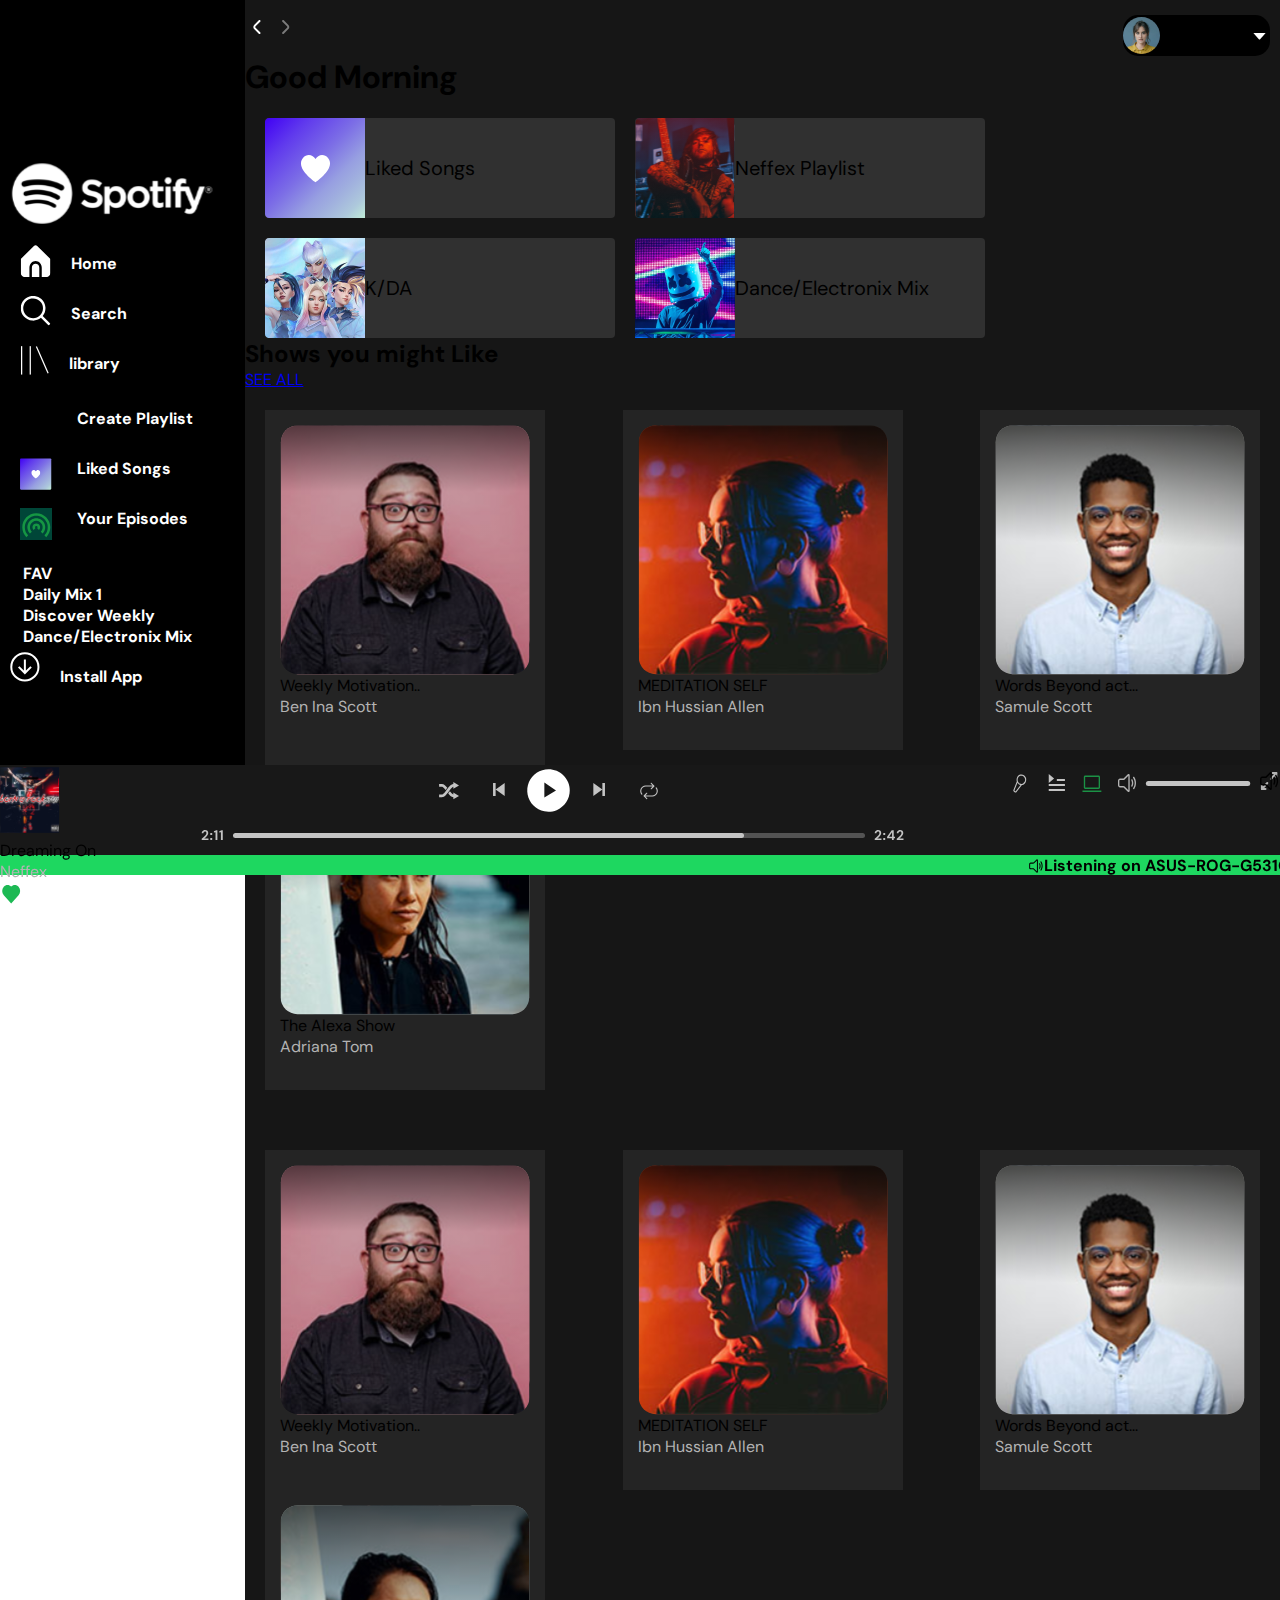
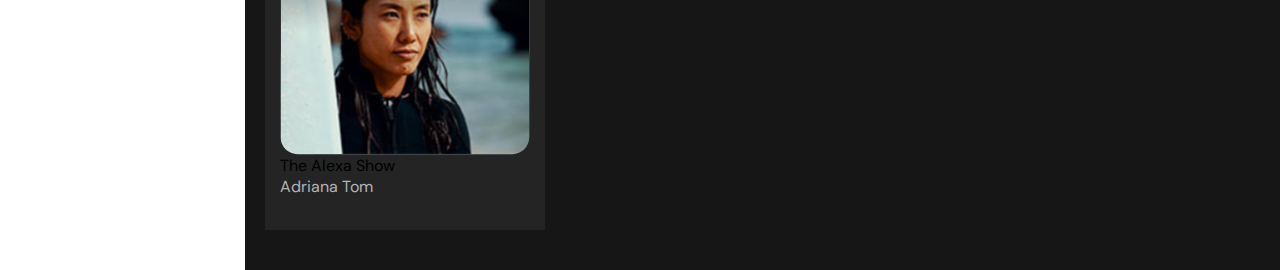
==== index.html @ 567e8e87 "change" ====
<!DOCTYPE html>
<html lang="en">
<head>
    <meta charset="UTF-8">
    <meta name="viewport" content="width=device-width, initial-scale=1.0">
    <title>Spotify-clone</title>
    <!-- link css -->
    <link rel="stylesheet" href="style.css">
    <!-- link bootstrap cdn -->
    <link href="https://cdn.jsdelivr.net/npm/bootstrap@5.2.3/dist/css/bootstrap.min.css" rel="stylesheet" integrity="sha384-rbsA2VBKQhggwzxH7pPCaAqO46MgnOM80zW1RWuH61DGLwZJEdK2Kadq2F9CUG65" crossorigin="anonymous">

</head>
<body>
  <!-- main section with side bar and main playlist -->
<main>
   <section class="main-section">
     <!-- side bar -->
    <div class="side-bar">
        <div class="logo">
            <img src="./assets/Spotify logo.svg"alt="logo">
        </div>
        <div class="nav1">
           <div><a href="#"><img src="./assets/fi-ss-home.svg" alt="home" ></a><a href="./playlist.html"><span>Home</span></a></div> 
           <div><a href="#"><img src="./assets/fi-rs-search.svg"alt="search"></a><Span>Search</Span></div> 
           <div> <a href="#"><img src="./assets/library.svg" alt="library"></a><span>library</span></div>
        </div>
        <div class="nav2">
           <div><a href="#"><img src="./assets/fi-ss-plus-small.svg" alt="list" class="bg-light"></a><span>Create Playlist</span></div> 
           <div><a href="#"><img src="./assets/Group 2.svg"alt="songs"  width="32px" height="32px"></a><span>Liked Songs</span></div>  
           <div><a href="#"><img src="./assets/gg_media-podcast.svg" alt="Episode" class="bg-light-green"  width="32px" height="32px"></a><span>Your Episodes</span></div>  
        </div>
        <div class="nav3 pb-3">
            <p>FAV</p>
            <p>Daily Mix 1</p>
            <p>Discover Weekly</p>
            <p>Dance/Electronix Mix</p>
            <!-- <p>EDM/Popular</p> -->
            <!-- <div><a href="#"><img src="./assets/grommet-icons_install-option.svg"alt="installicon"></a><span>Install App</span></div> -->
        </div>
        <div class="install">
            <div><a href="#"><img src="./assets/grommet-icons_install-option.svg"alt="installicon"></a><span>Install App</span></div>
        </div>

    </div>

<!-- main div -->

    <div class="main-div">
        <div class="head-part">
          <div class="arrow">
           <img src="./assets/fi-rr-angle-small-left.svg"alt="arrow-L">
           <img src="./assets/fi-rr-angle-small-right.svg"alt="arrow-R">  
          </div>
          <div class="profile">
          <img src="./assets/Ellipse 3.svg"alt="profile-photo">
          <p class="mt-2 text-white">Angel</p>
          <img src="./assets/fi-ss-caret-down.svg"alt="dropdown">
          </div>
        </div>
        <div>
            <h1 class="ms-3 mt-5 text-white">Good Morning</h1>
            <div class="H-cards">
                <div class="card1">
                  <img src="./assets/Group 1.svg"alt="image" width="100px" height="100px">
                  <p class=" text-white ms-3">Liked Songs</p>
                </div>
                <div class="card1">
                    <img src="./assets/Group 1 (1).svg"alt="image" width="100px" height="100px">
                    <p class=" text-white ms-3">Neffex Playlist</p>
                 </div>
                 <div class="card1">
                    <img src="./assets/Group 1(2).png"alt="image" width="100px" height="100px">
                    <p class=" text-white ms-3">K/DA</p>
                </div>
                <div class="card1">
                    <img src="./assets/Group 1(3).png"alt="image" width="100px" height="100px">
                    <p class=" text-white ms-3">Dance/Electronix Mix</p>
                </div>
            </div>
            
        </div>
        <div class="d-flex justify-content-between p-3">
         <h2 class="text-white">Shows you might Like</h2>
         <a href="#" class="text-light">SEE ALL</a>
        </div>
        <div class="playcard">
            <div class="card2">
                <img src="./assets/Rectangle 16.svg"alt="iamge">
                <div class="text-white">
                   <p class="fs-5">Weekly Motivation..</p>
                   <p style="color: #B3B3B3;">Ben Ina Scott </p>
                </div>
            </div>
            <div class="card2">
                <img src="./assets/Rectangle 16 (1).svg"alt="iamge">
                <div class="text-white">
                   <p class="fs-4">MEDITATION SELF</p>
                   <p style="color: #B3B3B3;">Ibn Hussian Allen</p>
                </div>
            </div>
            <div class="card2">
                <img src="./assets/Rectangle 16 (2).svg"alt="iamge">
                <div class="text-white">
                   <p class="fs-5">Words Beyond act...</p>
                   <p style="color: #B3B3B3;">Samule Scott</p>
                </div>
            </div>
            <div class="card2">
                <img src="./assets/Rectangle 16 (3).svg"alt="iamge">
                <div class="text-white">
                   <p class="fs-5">The Alexa Show</p>
                   <p style="color: #B3B3B3;">Adriana Tom</p>
                </div>
            </div>
        </div>
        <div class="playcard">
            <div class="card2">
                <img src="./assets/Rectangle 16.svg"alt="iamge">
                <div class="text-white">
                   <p class="fs-5">Weekly Motivation..</p>
                   <p style="color: #B3B3B3;">Ben Ina Scott </p>
                </div>
            </div>
            <div class="card2">
                <img src="./assets/Rectangle 16 (1).svg"alt="iamge">
                <div class="text-white">
                   <p class="fs-4">MEDITATION SELF</p>
                   <p style="color: #B3B3B3;">Ibn Hussian Allen</p>
                </div>
            </div>
            <div class="card2">
                <img src="./assets/Rectangle 16 (2).svg"alt="iamge">
                <div class="text-white">
                   <p class="fs-5">Words Beyond act...</p>
                   <p style="color: #B3B3B3;">Samule Scott</p>
                </div>
            </div>
            <div class="card2">
                <img src="./assets/Rectangle 16 (3).svg"alt="iamge">
                <div class="text-white">
                   <p class="fs-5">The Alexa Show</p>
                   <p style="color: #B3B3B3;">Adriana Tom</p>
                </div>
            </div>
        </div>
        
    </div>
   </section>
   <!-- footer section -->
   <section class="f-section">
    <div class="player">
        <div class="artist d-flex align-items-center">
        <img src="./assets/Rectangle 20.svg" atl="image" width="60px" height="70px">
        <div class="px-3">
            <p class="m-0 text-white fw-bold">Dreaming On</p>
            <p style="color: #B3B3B3;">Neffex</p>
        </div>
        <img src="./assets/bx_bxs-heart.svg"alt="image">
        </div>
        <div class="play-bar">
          <img src="./assets/Music Player Options.svg"alt="image">  
        </div>
        <div class="right-option py-4">
        <img src="./assets/Right options.svg"alt="image">
        </div>
    </div>
    <div class="foot">
       <img src="./assets/fluent_speaker-2-24-regular.svg" class="mx-2 mb-2">
       <p>Listening on ASUS-ROG-G531GT</p>
    </div>
   </section>

</main>





    <!-- js cdn link -->
    <script src="https://cdn.jsdelivr.net/npm/@popperjs/core@2.11.6/dist/umd/popper.min.js" integrity="sha384-oBqDVmMz9ATKxIep9tiCxS/Z9fNfEXiDAYTujMAeBAsjFuCZSmKbSSUnQlmh/jp3" crossorigin="anonymous"></script>
    <script src="https://cdn.jsdelivr.net/npm/bootstrap@5.2.3/dist/js/bootstrap.min.js" integrity="sha384-cuYeSxntonz0PPNlHhBs68uyIAVpIIOZZ5JqeqvYYIcEL727kskC66kF92t6Xl2V" crossorigin="anonymous"></script>
</body>
</html>
---- style.css ----
@import url('https://fonts.googleapis.com/css2?family=DM+Sans:opsz@9..40&family=Poppins:ital,wght@0,100;0,200;0,300;0,400;0,500;0,600;0,700;0,800;1,700&family=Roboto:ital,wght@0,400;0,500;1,400&display=swap');

*{
    /* background-color: #282828; */
    margin:0px;
    padding: 0px;
    font-family: 'DM Sans';
}
.main-section{
    display:flex;
    /* overflow:hidden; */
}
::-webkit-scrollbar{
    display: none;
}
.side-bar{
     display: flex;
     flex-direction: column;
     justify-content: center;
     align-items: left;
     width: 18vw;
     height: 90vh;
     flex-shrink: 0;
     color: white;
     background-color: black;
     padding:5px;
     padding-left: 10px;
     padding-top: 20px;
     padding-bottom: 30px;
     /* font-size: 19px; */
     font-weight: 700;
     position: sticky;
     top:0px;
     overflow-y: scroll;
}
.logo{
    width:100px;
    height:60px;
    flex-shrink: 0;
    background-color: black;
    margin-bottom: 10px;
}
.nav1{
    display: flex;
    flex-direction: column;
    justify-content: center;
    padding: 5px;
    background-color: black;
    margin-bottom: 5px;
}
.nav1>div{
    display: flex;
    justify-content: start;
    background-color: black;
    align-items: center;
    width: 16vw;
    height: 40px;
    padding:5px ;
    flex-wrap: wrap;

}
.nav1>div:hover{
    border-radius: 6px;
    background-color: #282828;
    cursor: pointer;
   
}
.nav1>div:active{
    border-radius: 6px;
    background-color: #282828;
}
.nav1>div>a{
    /* margin-bottom: 10px; */
    text-decoration: none;
    color: white;
    margin-right:20px;
}
.nav1>div>img{
    width: 20px;
    height: 20px;
    flex-shrink: 0;
    margin-right: 10px;
}
.nav2{
    display: flex;
    flex-direction: column;
    padding: 5px;
    background-color: black;
     margin-bottom: 5px;
}
.nav2>div{
    display: flex;
    justify-content: start;
    background-color: black;
    width: 16vw;
    height: 40px;
    padding:5px ;
    flex-wrap: wrap;

}
.nav2>div:hover{
    border-radius: 6px;
    background-color: #282828;
    cursor: pointer;
   
}
.nav2>div>a{
    margin-bottom: 10px;
    text-decoration: none;
    color: white;
    margin-right:20px;
    width: 37.057px;
    height: 37.057px;
    
}
.nav2>div>img{
    width: 20px;
    height: 22px;
    flex-shrink: 0;
    
    
}
.bg-light-green{
   background-color: #004638;
}
.nav3{
    cursor: pointer;
    padding-left: 13px;
     margin-bottom: 5px;
}
.install>div>a{
    margin-right: 20px;
     margin-top: 5px;
}
.main-div{
    background-color: rgb(22,22,22);
    width:90vw;
    overflow: hidden;
    display: flex;
    flex-direction: column;
    flex-wrap: wrap;
   
}
.head-part{
    display: flex;
    justify-content: space-between;
    padding-top: 15px;
}
.profile{
    Width:147px;
    Height:41px;
    background-color: black;
    display: flex;
    align-items: center;
    justify-content: space-between;
    margin-right:10px ;
    border-radius: 15px;
    font-size: 20px;
}
.H-cards{
    display: flex;
    justify-content: start;
    margin-right:10px;
    flex-wrap: wrap;
    
}
.card1{
    display: flex;
    align-items: center;
    background-color: rgb(48,48,48);
    height:100px;
    width:350px;
    border-radius: 4px;
    font-size: 20px;
    margin-left: 20px;
    margin-top: 20px;
    flex-wrap: wrap;
}
.playcard{
    display: flex;
    justify-content: space-between;
    padding: 20px;
    margin-bottom: 20px;
    flex-wrap: wrap;
}
.card2{
    width:250px;
    height:310px;
    display: flex;
    flex-direction: column;
    padding: 15px;
    background-color:rgb(36,36,36);
    box-shadow:2px,2px,10px,black ;
}
.player{
      display: flex;
      justify-content: space-between;
      width:100vw;
      height: 90px;
      background-color: #181818;
     

}
.player>div{
      cursor: pointer;
}
.artist{
    width:240;
    height:70;
    justify-content: space-between  ;
}
.f-section{
    position: fixed;
    bottom:0px;
    height:15vh;
}  
.foot{
    display: flex;
    justify-content: end;
    width:100vw;
    color:black;
    font-weight: bold;
    align-items: center;
    background-color:rgb(30,215,96) ;
    padding-left: 20px;
    flex-wrap: wrap;
    height:20px;
} 
 

/* playlist css */
.side-panel{
    display: flex;
    background-color: black;
    flex-direction: column;
    height: 90vh;
    width:18vw;
    justify-content: space-between;
    color:white;
    font-family: Circular Std Medium;
    position: sticky;
    top:0px;
    flex-wrap: wrap;
}
.nav-part{
      display: flex;
      flex-direction: column;
      justify-content: space-around;
      width: 16vw;
      margin-top: 10px;
      padding-left: 20px;
      border-bottom: 1px solid  #282828;
}
.nav2>h4{
    color: #B3B3B3;
    
}
.main-div1{
    /* background-image: linear-gradient(to top, black 20%,rgb(139,168,161)); */
     background-image: linear-gradient(180deg, #90AEA7 0%, #000 100%);
    width:82vw;
    font-family: Circular Std Medium;
}
.play-D{
    display: flex;
    justify-content: start;
    align-items: center;
}
.play-D>div>h1{
   color: #FFF;
   font-family: Circular Std Medium;
   font-size: 80px;
   font-style: normal;
   font-weight: 900;
  line-height: normal;
  letter-spacing: -1.8px;
}
.play-D>div>p{
    color: #FFF;
    opacity: 0.7;
}
.title-div{
    /* margin-right:300px; */
}
.play-list{
    display: flex;
    flex-direction: column;
    background-color:black;
    
}
.play-btn{
     display: flex;
     justify-content: start;
     padding: 30px;
     background-color: rgb(38,46,44);
     /* background-image: linear-gradient(180deg, #90AEA7 0%, #000 100%); */

 }
 .bg-grey{
    background-color:  rgb(48,48,48);
    padding: 8px;
    border-radius: 10px;
    height: 50px;  
 }
 .bg-black1{
    background-color: #000;
 }
 .bg-black1:hover{
    background-color:  rgb(48,48,48);
 }
 .f1-section{ 
    position: fixed;
    bottom:0px;
    height: 12vh;
 }
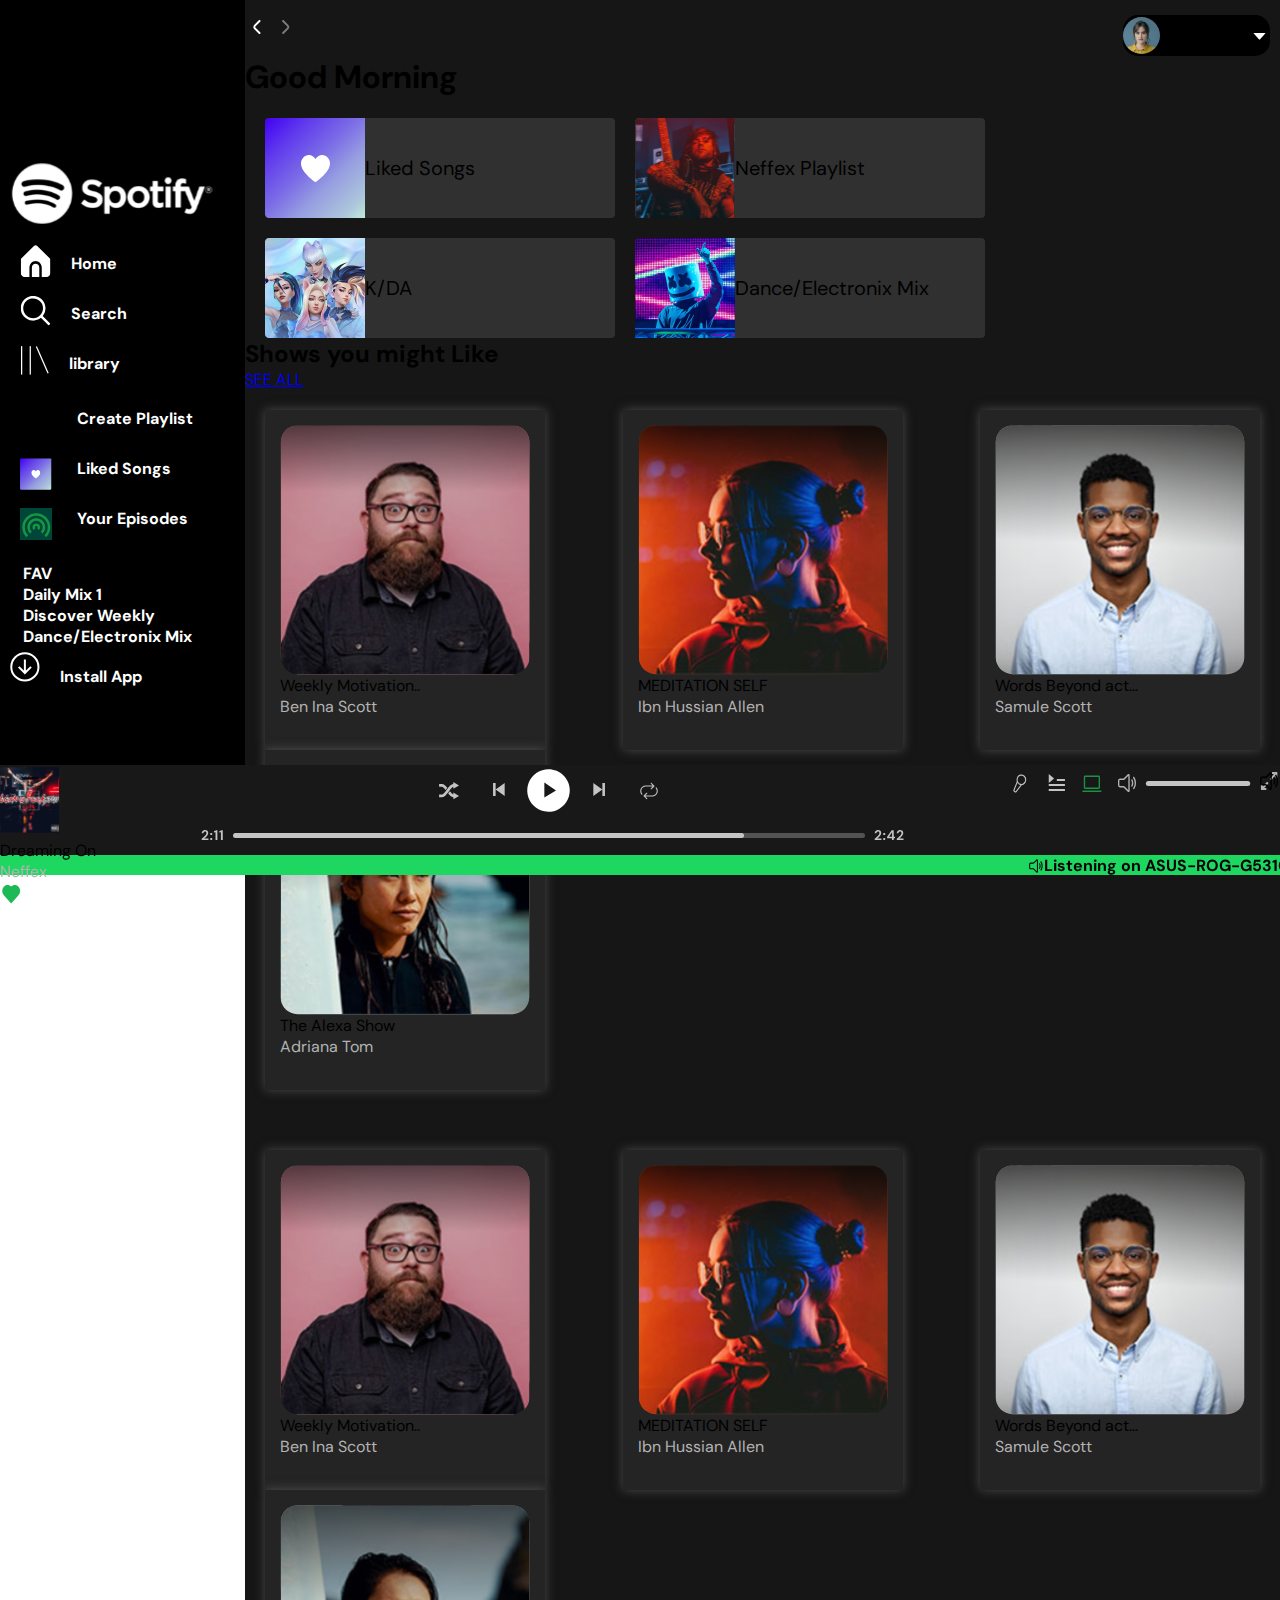
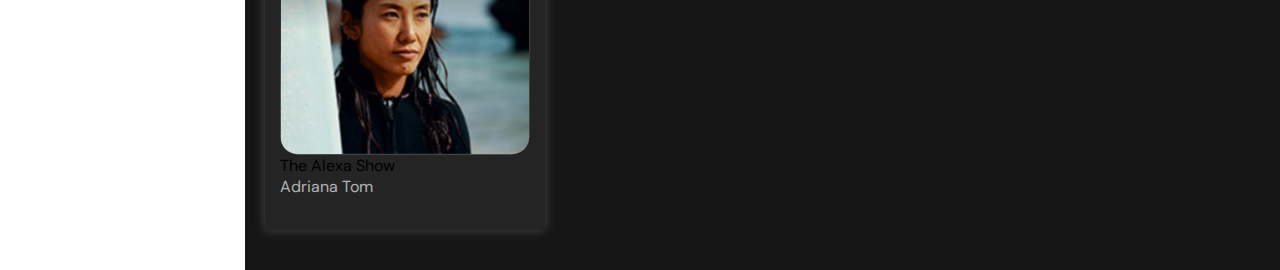
==== commit f65d0ac3: "change" ====
--- a/index.html
+++ b/index.html
@@ -1,3 +1,4 @@
+
 <!DOCTYPE html>
 <html lang="en">
 <head>
@@ -40,11 +41,8 @@
         <div class="install">
             <div><a href="#"><img src="./assets/grommet-icons_install-option.svg"alt="installicon"></a><span>Install App</span></div>
         </div>
-
     </div>
-
 <!-- main div -->
-
     <div class="main-div">
         <div class="head-part">
           <div class="arrow">
@@ -76,8 +74,7 @@
                     <img src="./assets/Group 1(3).png"alt="image" width="100px" height="100px">
                     <p class=" text-white ms-3">Dance/Electronix Mix</p>
                 </div>
-            </div>
-            
+            </div>      
         </div>
         <div class="d-flex justify-content-between p-3">
          <h2 class="text-white">Shows you might Like</h2>
@@ -142,8 +139,7 @@
                    <p style="color: #B3B3B3;">Adriana Tom</p>
                 </div>
             </div>
-        </div>
-        
+        </div>  
     </div>
    </section>
    <!-- footer section -->
@@ -171,13 +167,8 @@
    </section>
 
 </main>
-
-
-
-
-
     <!-- js cdn link -->
     <script src="https://cdn.jsdelivr.net/npm/@popperjs/core@2.11.6/dist/umd/popper.min.js" integrity="sha384-oBqDVmMz9ATKxIep9tiCxS/Z9fNfEXiDAYTujMAeBAsjFuCZSmKbSSUnQlmh/jp3" crossorigin="anonymous"></script>
     <script src="https://cdn.jsdelivr.net/npm/bootstrap@5.2.3/dist/js/bootstrap.min.js" integrity="sha384-cuYeSxntonz0PPNlHhBs68uyIAVpIIOZZ5JqeqvYYIcEL727kskC66kF92t6Xl2V" crossorigin="anonymous"></script>
 </body>
-</html>+</html>
--- a/style.css
+++ b/style.css
@@ -164,18 +164,26 @@
     flex-wrap: wrap;
     
 }
-.card1{
-    display: flex;
-    align-items: center;
-    background-color: rgb(48,48,48);
-    height:100px;
-    width:350px;
+.card1 {
+    display: flex;
+    align-items: center;
+    background-color: rgb(48, 48, 48);
+    height: 100px;
+    width: 350px;
     border-radius: 4px;
     font-size: 20px;
     margin-left: 20px;
     margin-top: 20px;
     flex-wrap: wrap;
-}
+    transition: background-color 0.3s, box-shadow 0.3s;
+}
+
+.card1:hover,
+.card1:active {
+    background-color: #d2d2d2;
+    box-shadow: 0 0 5px rgba(0, 0, 0, 0.3);
+}
+  
 .playcard{
     display: flex;
     justify-content: space-between;
@@ -183,14 +191,21 @@
     margin-bottom: 20px;
     flex-wrap: wrap;
 }
-.card2{
-    width:250px;
-    height:310px;
+
+
+.card2 {
+    width: 250px;
+    height: 310px;
     display: flex;
     flex-direction: column;
     padding: 15px;
-    background-color:rgb(36,36,36);
-    box-shadow:2px,2px,10px,black ;
+    background-color: rgb(36, 36, 36);
+    box-shadow: 0 0 10px rgba(128, 128, 128, 0.5);
+}
+.card2:hover,
+.card2:active {
+    background-color: #999; 
+    box-shadow: 0 0 5px rgba(0, 0, 0, 0.3);
 }
 .player{
       display: flex;
@@ -198,8 +213,6 @@
       width:100vw;
       height: 90px;
       background-color: #181818;
-     
-
 }
 .player>div{
       cursor: pointer;
@@ -226,9 +239,7 @@
     flex-wrap: wrap;
     height:20px;
 } 
- 
-
-/* playlist css */
+ /* playlist css */
 .side-panel{
     display: flex;
     background-color: black;
